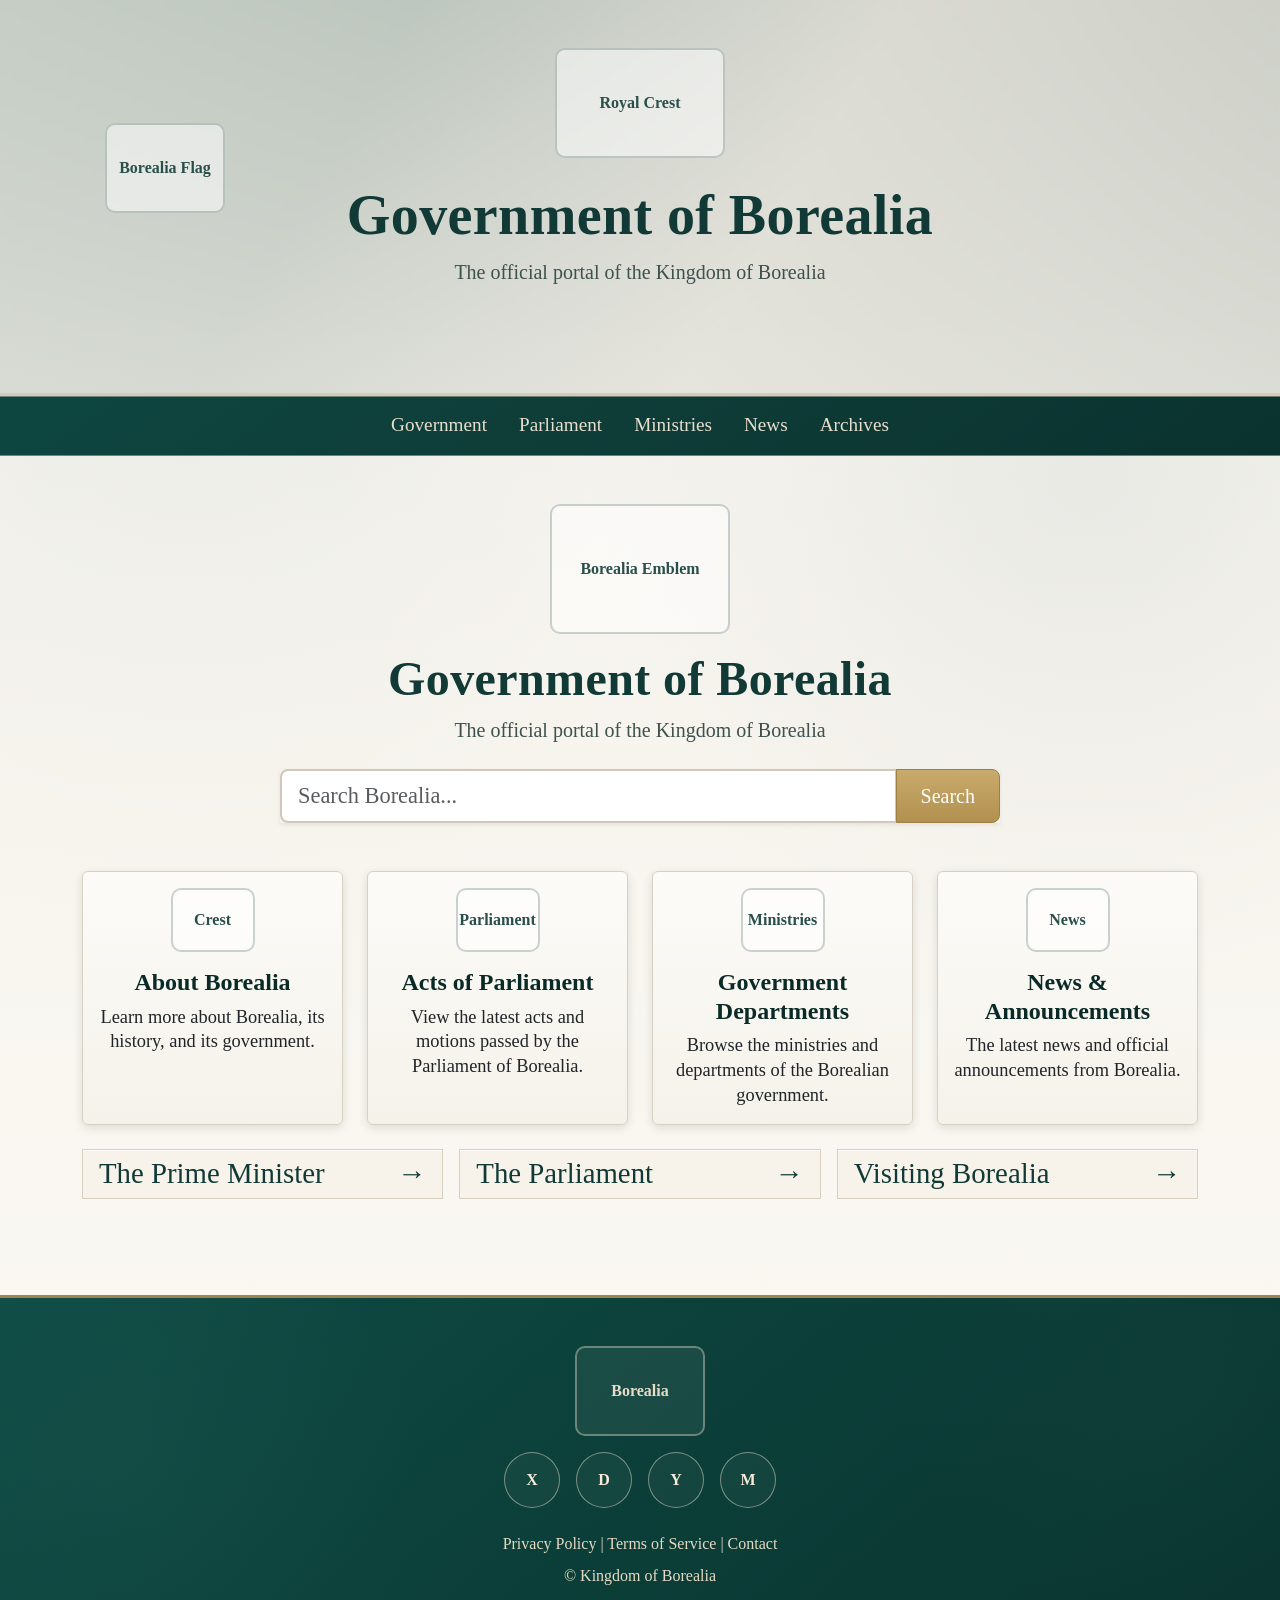
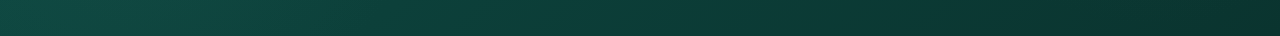
==== index.html @ 98a4076f "Add initial project files including HTML, CSS, JS, and GitHub Actions for deployment" ====
<!doctype html>
<html lang="en">
  <head>
    <meta charset="UTF-8" />
    <meta name="viewport" content="width=device-width, initial-scale=1.0" />
    <title>Government of Borealia</title>
    <meta
      name="description"
      content="Official portal of the Kingdom of Borealia."
    />
    <link
      href="https://cdn.jsdelivr.net/npm/bootstrap@5.3.3/dist/css/bootstrap.min.css"
      rel="stylesheet"
      integrity="sha384-QWTKZyjpPEjISv5WaRU9OFeRpok6YctnYmDr5pNlyT2bRjXh0JMhjY6hW+ALEwIH"
      crossorigin="anonymous"
    />
    <link rel="stylesheet" href="assets/css/styles.css" />
  </head>
  <body>
    <header class="hero-section text-center text-md-start">
      <div class="hero-overlay">
        <div class="container py-5">
          <div class="row align-items-center g-4">
            <div class="col-md-2 text-center">
              <div class="flag-placeholder" aria-hidden="true">Borealia Flag</div>
            </div>
            <div class="col-md-8 text-center">
              <div class="crest-placeholder mx-auto" aria-hidden="true">Royal Crest</div>
              <h1 class="display-4 borealia-title mt-4 mb-2">Government of Borealia</h1>
              <p class="lead borealia-subtitle mb-0">
                The official portal of the Kingdom of Borealia
              </p>
            </div>
            <div class="col-md-2"></div>
          </div>
        </div>
      </div>
    </header>

    <nav class="top-nav-bar border-top border-bottom" aria-label="Main navigation">
      <div class="container">
        <ul class="nav justify-content-center py-2 gap-2 gap-md-4">
          <li class="nav-item"><a class="nav-link" href="#">Government</a></li>
          <li class="nav-item"><a class="nav-link" href="#">Parliament</a></li>
          <li class="nav-item"><a class="nav-link" href="#">Ministries</a></li>
          <li class="nav-item"><a class="nav-link" href="#">News</a></li>
          <li class="nav-item"><a class="nav-link" href="#">Archives</a></li>
        </ul>
      </div>
    </nav>

    <main class="landing-main py-5">
      <section class="container text-center mb-5">
        <div class="leaf-placeholder mx-auto mb-3" aria-hidden="true">Borealia Emblem</div>
        <h2 class="display-5 borealia-title mb-2">Government of Borealia</h2>
        <p class="lead borealia-subtitle mb-4">
          The official portal of the Kingdom of Borealia
        </p>

        <form class="search-bar mx-auto" role="search" aria-label="Search Borealia">
          <div class="input-group shadow-sm">
            <input
              type="search"
              class="form-control form-control-lg"
              placeholder="Search Borealia..."
              aria-label="Search Borealia"
            />
            <button class="btn btn-borealia btn-lg px-4" type="submit">Search</button>
          </div>
        </form>
      </section>

      <section class="container mb-4">
        <div class="row g-4">
          <div class="col-12 col-md-6 col-lg-3">
            <article class="card info-card h-100">
              <div class="card-body text-center">
                <div class="icon-placeholder mb-3" aria-hidden="true">Crest</div>
                <h3 class="h4 card-title">About Borealia</h3>
                <p class="card-text">
                  Learn more about Borealia, its history, and its government.
                </p>
              </div>
            </article>
          </div>
          <div class="col-12 col-md-6 col-lg-3">
            <article class="card info-card h-100">
              <div class="card-body text-center">
                <div class="icon-placeholder mb-3" aria-hidden="true">Parliament</div>
                <h3 class="h4 card-title">Acts of Parliament</h3>
                <p class="card-text">
                  View the latest acts and motions passed by the Parliament of Borealia.
                </p>
              </div>
            </article>
          </div>
          <div class="col-12 col-md-6 col-lg-3">
            <article class="card info-card h-100">
              <div class="card-body text-center">
                <div class="icon-placeholder mb-3" aria-hidden="true">Ministries</div>
                <h3 class="h4 card-title">Government Departments</h3>
                <p class="card-text">
                  Browse the ministries and departments of the Borealian government.
                </p>
              </div>
            </article>
          </div>
          <div class="col-12 col-md-6 col-lg-3">
            <article class="card info-card h-100">
              <div class="card-body text-center">
                <div class="icon-placeholder mb-3" aria-hidden="true">News</div>
                <h3 class="h4 card-title">News & Announcements</h3>
                <p class="card-text">
                  The latest news and official announcements from Borealia.
                </p>
              </div>
            </article>
          </div>
        </div>
      </section>

      <section class="container quick-links mb-5" aria-label="Quick links">
        <div class="row g-3">
          <div class="col-12 col-md-4">
            <a href="#" class="quick-link d-flex justify-content-between align-items-center px-3 py-2">
              <span>The Prime Minister</span>
              <span aria-hidden="true">&rarr;</span>
            </a>
          </div>
          <div class="col-12 col-md-4">
            <a href="#" class="quick-link d-flex justify-content-between align-items-center px-3 py-2">
              <span>The Parliament</span>
              <span aria-hidden="true">&rarr;</span>
            </a>
          </div>
          <div class="col-12 col-md-4">
            <a href="#" class="quick-link d-flex justify-content-between align-items-center px-3 py-2">
              <span>Visiting Borealia</span>
              <span aria-hidden="true">&rarr;</span>
            </a>
          </div>
        </div>
      </section>
    </main>

    <footer class="site-footer py-5">
      <div class="container text-center">
        <div class="footer-logo mx-auto mb-3" aria-hidden="true">Borealia</div>
        <div class="social-row d-flex justify-content-center gap-3 mb-4">
          <a href="#" class="social-icon" aria-label="Borealia on X">X</a>
          <a href="#" class="social-icon" aria-label="Borealia on Discord">D</a>
          <a href="#" class="social-icon" aria-label="Borealia on YouTube">Y</a>
          <a href="#" class="social-icon" aria-label="Borealia contact">M</a>
        </div>
        <p class="mb-2 footer-links">
          <a href="#">Privacy Policy</a>
          <span aria-hidden="true">|</span>
          <a href="#">Terms of Service</a>
          <span aria-hidden="true">|</span>
          <a href="#">Contact</a>
        </p>
        <p class="mb-0 copyright">&copy; Kingdom of Borealia</p>
      </div>
    </footer>

    <script
      src="https://cdn.jsdelivr.net/npm/bootstrap@5.3.3/dist/js/bootstrap.bundle.min.js"
      integrity="sha384-YvpcrYf0tY3lHB60NNkmXc5s9fDVZLESaAA55NDzOxhy9GkcIdslK1eN7N6jIeHz"
      crossorigin="anonymous"
    ></script>
    <script src="assets/js/main.js"></script>
  </body>
</html>
---- assets/css/styles.css ----
:root {
  --borealia-ink: #113a36;
  --borealia-deep: #0a2a27;
  --borealia-mist: #f1eee8;
  --borealia-parchment: #f7f4ed;
  --borealia-gold: #b99654;
  --borealia-border: #d8d0c1;
  --borealia-shadow: rgba(20, 30, 25, 0.12);
}

* {
  box-sizing: border-box;
}

body {
  margin: 0;
  font-family: "Garamond", "Times New Roman", serif;
  color: var(--borealia-ink);
  background:
    radial-gradient(circle at 15% 20%, rgba(176, 190, 180, 0.35), transparent 35%),
    radial-gradient(circle at 85% 30%, rgba(130, 150, 140, 0.25), transparent 32%),
    linear-gradient(180deg, #f4f1ea 0%, #efe9de 48%, #f4f1ea 100%);
}

.hero-section {
  min-height: 44vh;
  background:
    linear-gradient(to bottom, rgba(244, 242, 236, 0.58), rgba(244, 242, 236, 0.76)),
    linear-gradient(120deg, #859b8f 0%, #738b80 28%, #b5b8ae 60%, #8a968b 100%);
  border-bottom: 3px solid #d4cbb9;
}

.hero-overlay {
  backdrop-filter: blur(1px);
}

.borealia-title {
  font-weight: 700;
  letter-spacing: 0.4px;
  color: var(--borealia-ink);
}

.borealia-subtitle {
  color: #3e514e;
}

.flag-placeholder,
.crest-placeholder,
.leaf-placeholder,
.icon-placeholder,
.footer-logo {
  border: 2px solid rgba(17, 58, 54, 0.22);
  background: rgba(255, 255, 255, 0.52);
  color: #2a4f4a;
  font-weight: 700;
  border-radius: 10px;
  display: flex;
  align-items: center;
  justify-content: center;
}

.flag-placeholder {
  width: 120px;
  height: 90px;
  margin: 0 auto;
}

.crest-placeholder {
  width: 170px;
  height: 110px;
}

.leaf-placeholder {
  width: 180px;
  height: 130px;
}

.icon-placeholder {
  width: 84px;
  height: 64px;
  margin-left: auto;
  margin-right: auto;
}

.top-nav-bar {
  background:
    linear-gradient(145deg, #0d4641 0%, #0f3e39 40%, #0a322f 100%);
  border-color: rgba(224, 214, 195, 0.45) !important;
}

.top-nav-bar .nav-link {
  color: #e8dfce;
  font-size: 1.2rem;
  text-decoration: none;
  padding: 0.4rem 0.25rem;
}

.top-nav-bar .nav-link:hover,
.top-nav-bar .nav-link:focus-visible {
  color: #fff9ec;
}

.landing-main {
  background:
    linear-gradient(180deg, rgba(255, 255, 255, 0.46) 0%, rgba(252, 250, 245, 0.8) 100%);
}

.search-bar {
  max-width: 720px;
}

.search-bar .form-control {
  border: 2px solid #d1c8b8;
  font-size: 1.4rem;
}

.btn-borealia {
  background: linear-gradient(180deg, #c9ab6d 0%, #b2904f 100%);
  color: #fff;
  border: 1px solid #9f7f43;
}

.btn-borealia:hover,
.btn-borealia:focus-visible {
  background: linear-gradient(180deg, #d2b879 0%, #b9975a 100%);
  color: #fff;
}

.info-card {
  border: 1px solid var(--borealia-border);
  border-radius: 6px;
  box-shadow: 0 3px 10px var(--borealia-shadow);
  background: linear-gradient(180deg, #fcfbf8 0%, #f5f2ea 100%);
  transition: transform 180ms ease, box-shadow 180ms ease;
}

.info-card:hover {
  transform: translateY(-4px);
  box-shadow: 0 8px 18px rgba(20, 30, 25, 0.18);
}

.info-card .card-title {
  color: var(--borealia-deep);
  font-weight: 700;
}

.info-card .card-text {
  font-size: 1.15rem;
  line-height: 1.35;
}

.quick-link {
  text-decoration: none;
  color: var(--borealia-ink);
  border: 1px solid #d9cfbe;
  background: #f7f3ea;
  font-size: 1.8rem;
  line-height: 1.1;
  box-shadow: inset 0 1px 0 #fff;
}

.quick-link:hover,
.quick-link:focus-visible {
  color: #0d3632;
  background: #fbf8f1;
}

.site-footer {
  background:
    radial-gradient(circle at 10% 50%, rgba(31, 88, 80, 0.25), transparent 25%),
    radial-gradient(circle at 90% 20%, rgba(24, 72, 66, 0.25), transparent 22%),
    linear-gradient(140deg, #0f4d46 0%, #0c403a 45%, #0a342f 100%);
  color: #e6dcc8;
  border-top: 3px solid #9f8350;
}

.footer-logo {
  width: 130px;
  height: 90px;
  color: #e6dcc8;
  border-color: rgba(232, 220, 199, 0.4);
  background: rgba(255, 255, 255, 0.06);
}

.social-icon {
  width: 56px;
  height: 56px;
  border-radius: 50%;
  border: 1px solid rgba(230, 220, 200, 0.5);
  display: inline-flex;
  align-items: center;
  justify-content: center;
  text-decoration: none;
  color: #f4ead7;
  font-weight: 700;
  background: rgba(255, 255, 255, 0.04);
}

.social-icon:hover,
.social-icon:focus-visible {
  color: #fff;
  background: rgba(255, 255, 255, 0.13);
}

.footer-links,
.footer-links a,
.copyright {
  color: #e5dac3;
  text-decoration: none;
}

@media (max-width: 991.98px) {
  .borealia-title {
    font-size: 2.6rem;
  }

  .top-nav-bar .nav-link {
    font-size: 1.05rem;
  }

  .quick-link {
    font-size: 1.45rem;
  }
}

@media (max-width: 575.98px) {
  .hero-section {
    min-height: 40vh;
  }

  .borealia-title {
    font-size: 2.1rem;
  }

  .borealia-subtitle {
    font-size: 1.15rem;
  }

  .search-bar .form-control,
  .btn-borealia {
    font-size: 1.05rem;
  }

  .quick-link {
    font-size: 1.2rem;
  }
}
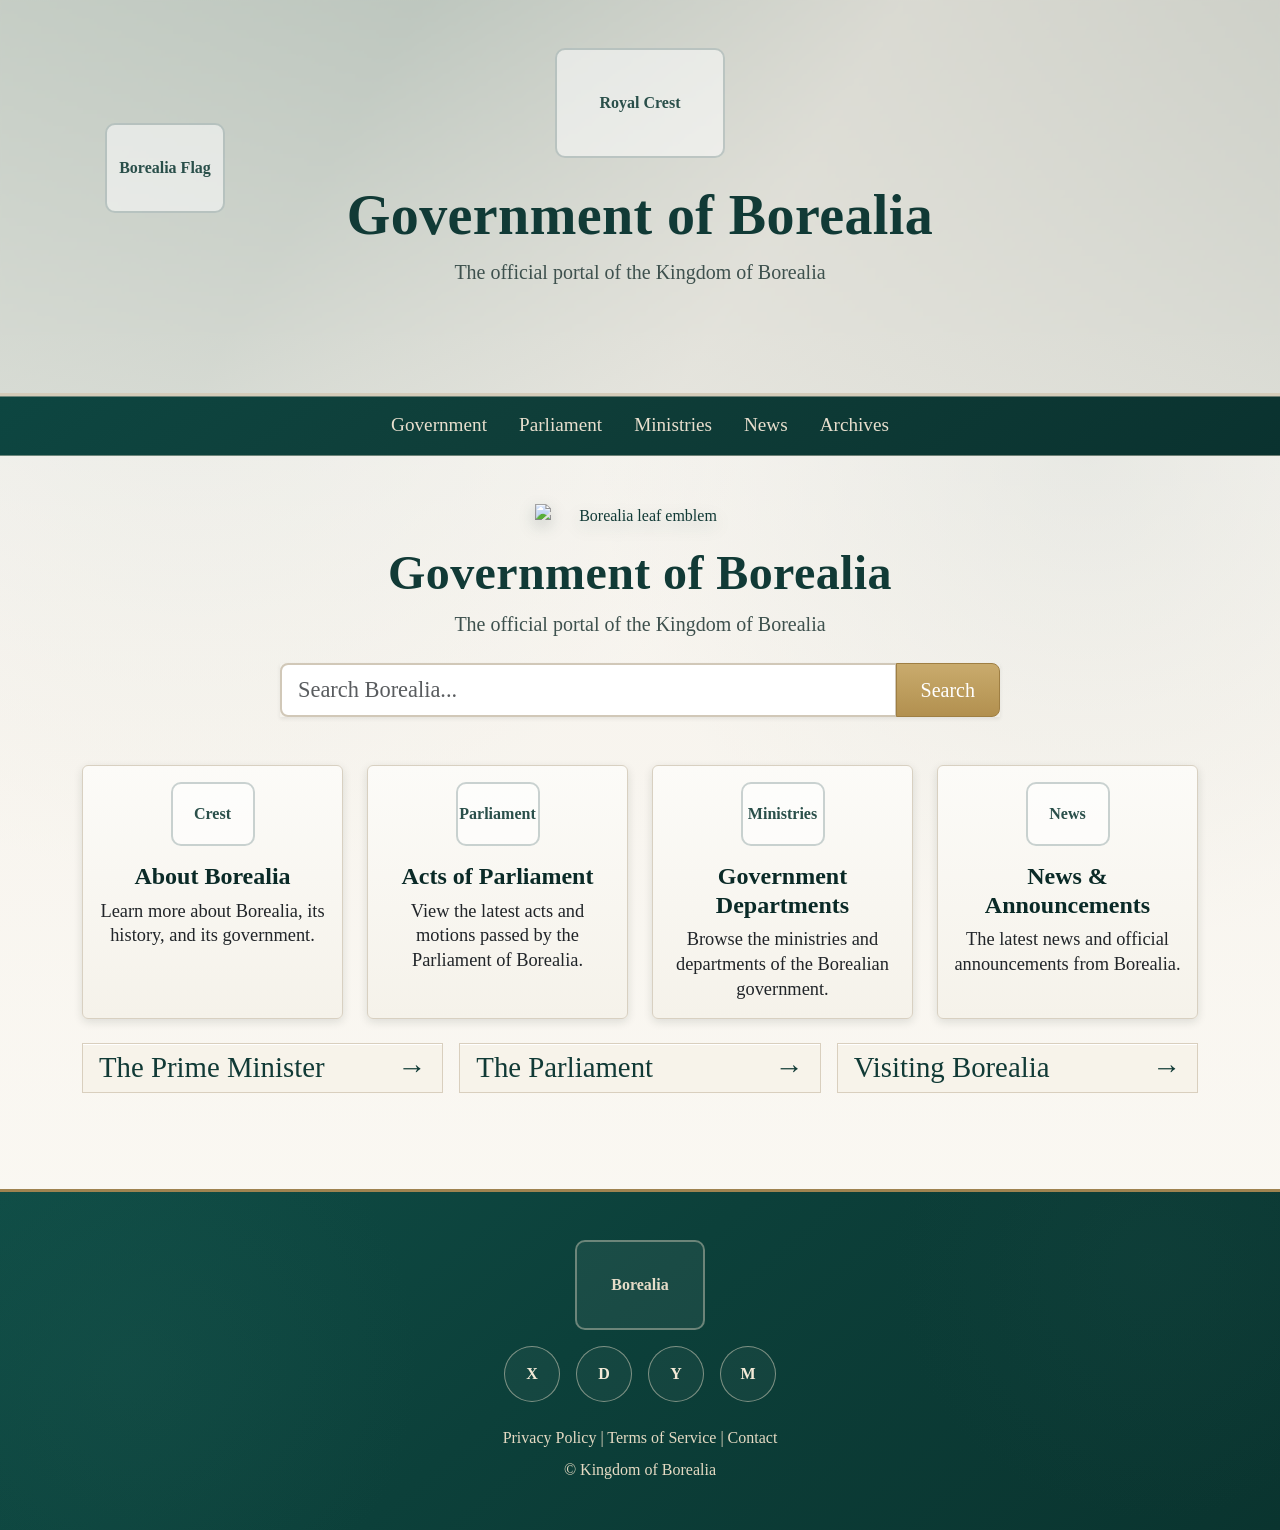
==== commit bf3af286: "Add leaf emblem image and update styles for responsiveness" ====
--- a/index.html
+++ b/index.html
@@ -51,7 +51,11 @@
 
     <main class="landing-main py-5">
       <section class="container text-center mb-5">
-        <div class="leaf-placeholder mx-auto mb-3" aria-hidden="true">Borealia Emblem</div>
+        <img
+          src="assets/img/leaf-emblem.png"
+          alt="Borealia leaf emblem"
+          class="leaf-emblem mx-auto mb-3 d-block"
+        />
         <h2 class="display-5 borealia-title mb-2">Government of Borealia</h2>
         <p class="lead borealia-subtitle mb-4">
           The official portal of the Kingdom of Borealia
--- a/assets/css/styles.css
+++ b/assets/css/styles.css
@@ -75,6 +75,12 @@
   height: 130px;
 }
 
+.leaf-emblem {
+  width: min(100%, 210px);
+  height: auto;
+  filter: drop-shadow(0 6px 8px rgba(12, 38, 35, 0.2));
+}
+
 .icon-placeholder {
   width: 84px;
   height: 64px;
@@ -244,4 +250,8 @@
   .quick-link {
     font-size: 1.2rem;
   }
-}
+
+  .leaf-emblem {
+    width: min(100%, 170px);
+  }
+}
